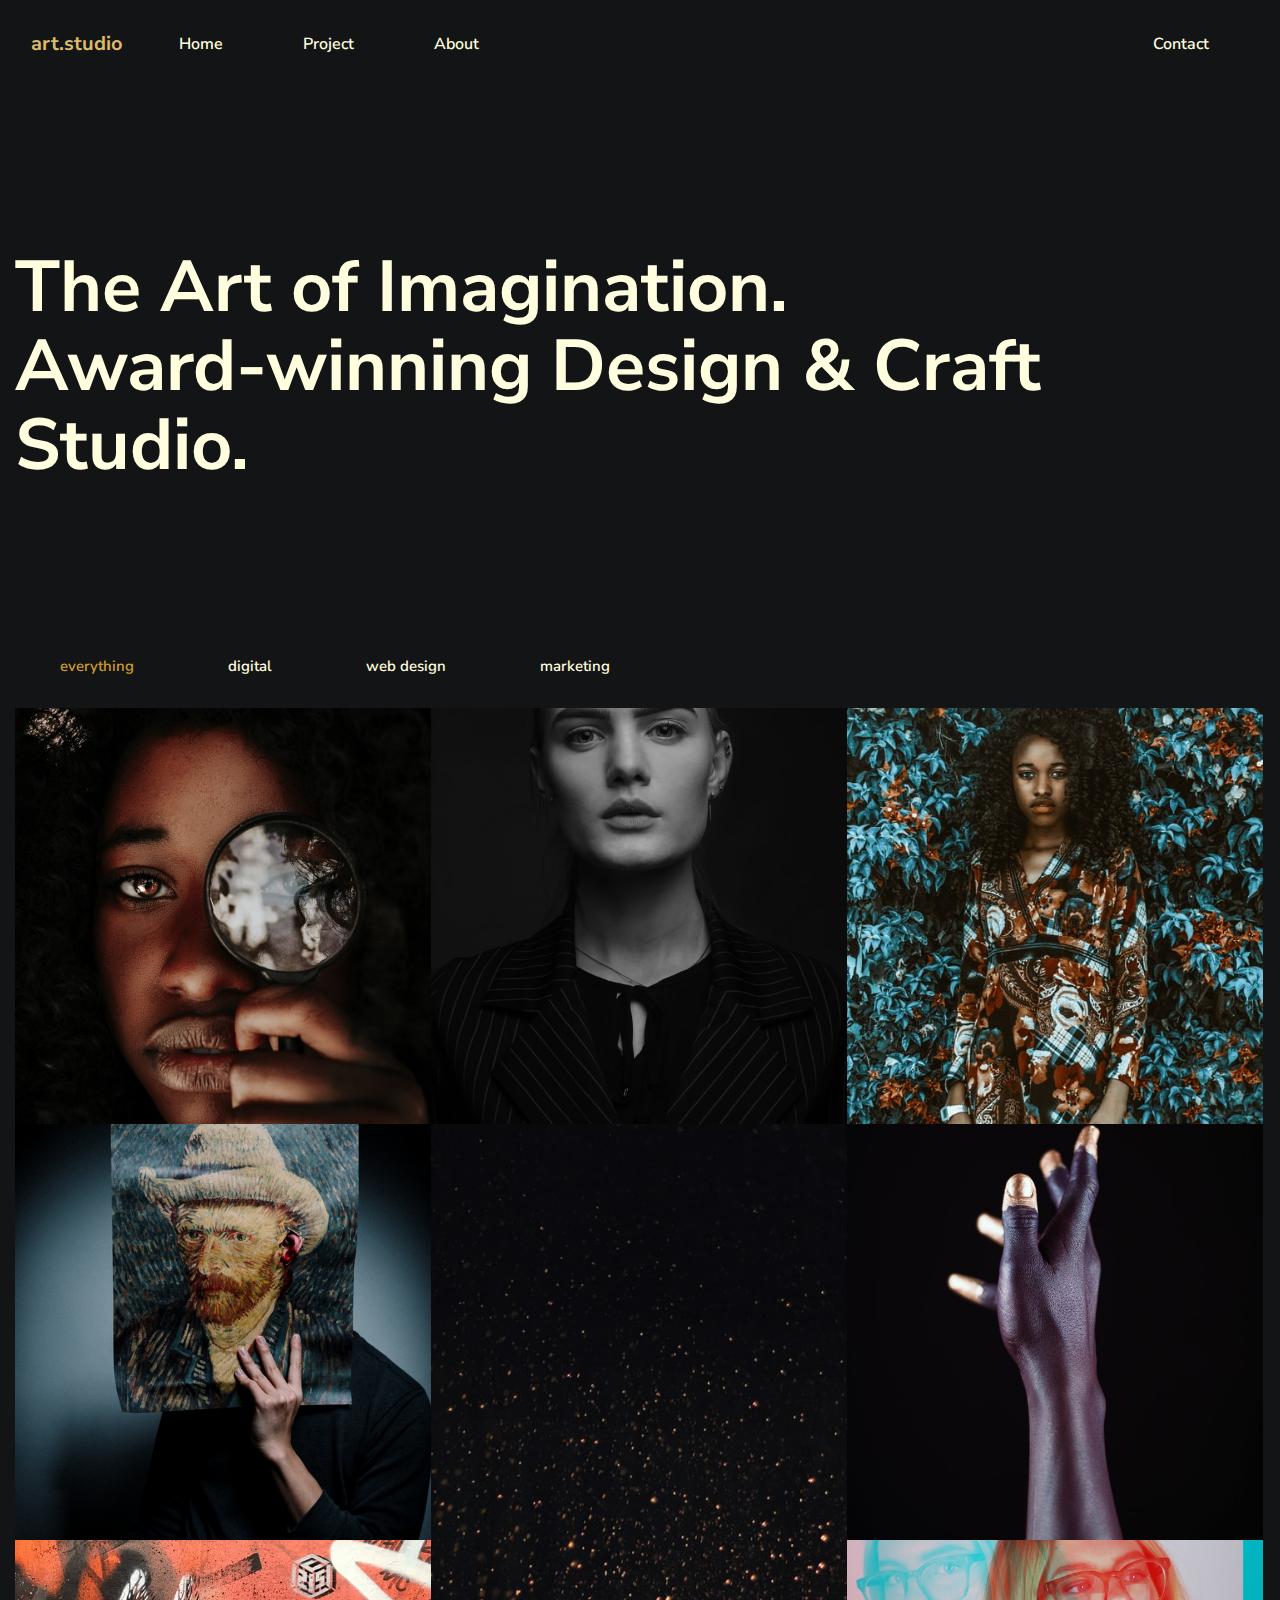
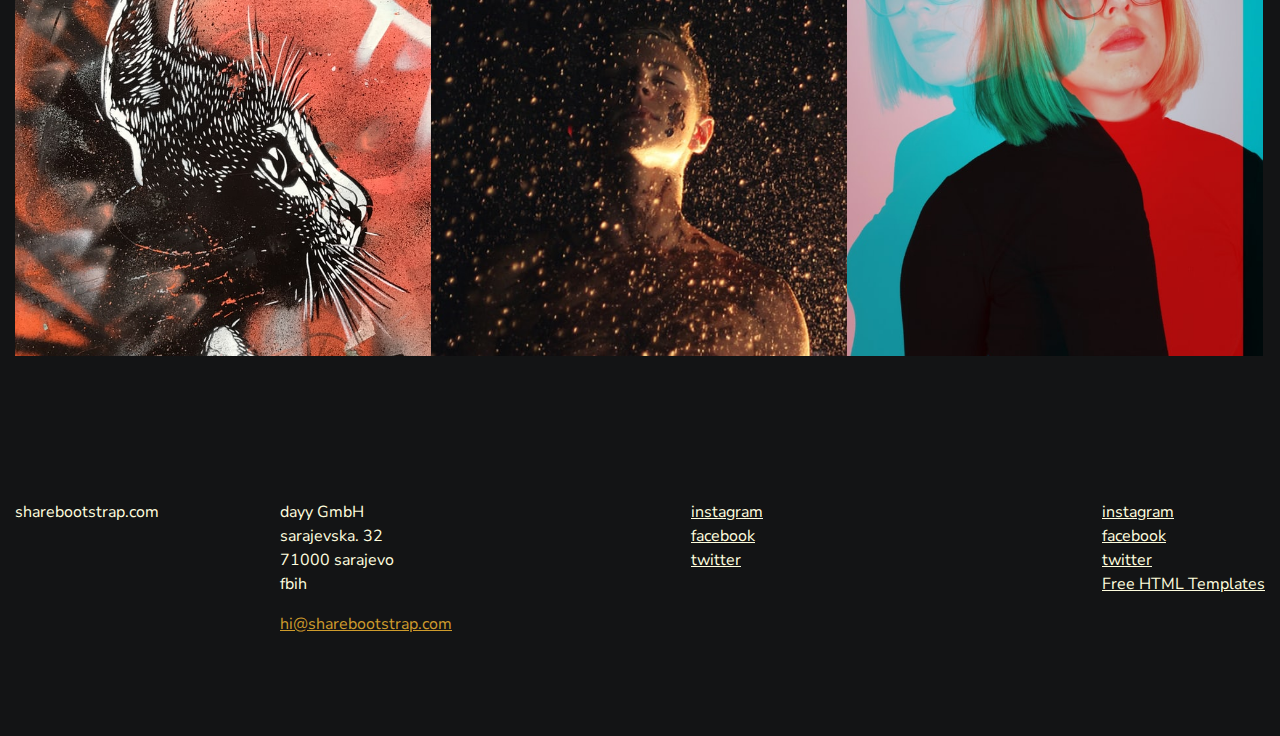
==== index.html @ 10f9b58f "initial" ====
<!DOCTYPE html>
<html lang="en">

<head>
    <meta charset="utf-8">
    <meta name="viewport" content="width=device-width, initial-scale=1, shrink-to-fit=no">
    <meta http-equiv="X-UA-Compatible" content="ie=edge">
    <meta name="description" content="Free minimal portfolio web site template,minmal portfolio,porfolio,bootstrap template,html template,photography " />
    <title>Home - Free Minimal portfolio template.Art Studio template.</title>
    <link href="https://fonts.googleapis.com/css?family=Nunito+Sans:300,400,600,700,800,900&display=swap" rel="stylesheet">
    <link rel="stylesheet" href="assets/css/main.min.css">
    <link rel="stylesheet" href="assets/css/rtl.css">
</head>

<body>
    <div class="nav-main">
        <div class="container">
            <nav class="navbar navbar-expand-lg navbar-light">
                <a class="navbar-brand font-weight-bold" href="index.html">art.studio</a>
                <button class="navbar-toggler" type="button" data-toggle="collapse" data-target="#navbarNav" aria-controls="navbarNav" aria-expanded="false" aria-label="Toggle navigation">
                    <span class="navbar-toggler-icon"></span>
                </button>
                <div class="collapse navbar-collapse" id="navbarNav">
                    <ul class="navbar-nav">
                        <li class="nav-item">
                            <a class="nav-link" href="index.html">Home</a>
                        </li>
                        <li class="nav-item">
                            <a class="nav-link" href="project.html">Project</a>
                        </li>

                        <li class="nav-item">
                            <a class="nav-link" href="about.html">About</a>
                        </li>
                    </ul>

                    <ul class="navbar-nav ml-auto">


                        <li class="nav-item">
                            <a class="nav-link" href="contact.html">Contact</a>
                        </li>
                    </ul>
                </div>
            </nav>
            <!--end:Nav -->
        </div>
    </div>
    <!--end:Navigation -->
    <main role="main">
        <section class="intro">
            <div class="container">
                <div class="row d-flex  align-items-start">
                    <div class="col-md-11">
                        <h1 class="display-3">The Art of Imagination.<br>Award-winning Design &amp; Craft Studio.</h1>
                    </div>
                </div>
            </div>
        </section>
        <!--end:Intro -->
        <section class="space-md">
            <!-- portfolio -->
            <div id="portfolio" class="container">
                <div id="portfolio-filters">
                    <ul id="filters" class="p-0">
                        <li><a href="*" class="active">everything</a></li>
                        <li><a href=".digital">Digital</a></li>
                        <li><a href=".branding">Web Design</a></li>
                        <li><a href=".campaigns">Marketing</a></li>
                    </ul>
                </div>
                <div class="grid" data-cols="3" data-margin="0" data-height="1" data-masonry='{ "columnWidth": 200, "itemSelector": ".entry" }'>
                    <!-- entry -->
                    <div class="entry work-entry branding">
                        <a href="project.html">
                            <div class="entry-image imageBG" data-img="./assets/img/photo-1558212628-ad7f5fb28c5e.jpg"></div>
                            <div class="work-entry-hover">
                                <div class="work-entry-content">
                                    <div class="work-entry-title">Liber Finance</div>
                                    <div class="work-entry-cat">Web</div>
                                </div>
                            </div>
                        </a>
                    </div>
                    <!-- end:entry -->
                    <div class="entry work-entry digital">
                        <a href="project.html">
                            <div class="entry-image imageBG" data-img="./assets/img/photo-1558180702-95f1c3ae2ca3.jpg"></div>
                            <div class="work-entry-hover">
                                <div class="work-entry-content">
                                    <div class="work-entry-title">Aramark</div>
                                    <div class="work-entry-cat">Marketing</div>
                                </div>
                            </div>
                        </a>
                    </div>
                    <!-- end:entry -->
                    <div class="entry work-entry campaigns">
                        <a href="project.html">
                            <div class="entry-image imageBG" data-img="./assets/img/photo-1558118720-fa5cdebe6b3a.jpg"></div>
                            <div class="work-entry-hover">
                                <div class="work-entry-content">
                                    <div class="work-entry-title">Portfolio page</div>
                                    <div class="work-entry-cat">web design</div>
                                </div>
                            </div>
                        </a>
                    </div>
                    <!-- end:entry -->
                    <div class="entry work-entry branding">
                        <a href="project.html">
                            <div class="entry-image imageBG" data-img="./assets/img/photo-1558100984-01e6cd6fc9aa.jpg"></div>
                            <div class="work-entry-hover">
                                <div class="work-entry-content">
                                    <div class="work-entry-title">Sunday Breakfast</div>
                                    <div class="work-entry-cat">Branding</div>
                                </div>
                            </div>
                        </a>
                    </div>
                    <!-- end:entry -->
                    <div class="entry work-entry campaigns h2">
                        <a href="project.html">
                            <div class="entry-image imageBG" data-img="./assets/img/photo-1494475673543-6a6a27143fc8.jpg"></div>
                            <div class="work-entry-hover">
                                <div class="work-entry-content">
                                    <div class="work-entry-title">Sunday Breakfast</div>
                                    <div class="work-entry-cat">All</div>
                                </div>
                            </div>
                        </a>
                    </div>
                    <!-- end:entry -->
                    <div class="entry work-entry branding digital">
                        <a href="project.html">
                            <div class="entry-image imageBG" data-img="./assets/img/photo-1557941760-987c3f403d5a.jpg"></div>
                            <div class="work-entry-hover">
                                <div class="work-entry-content">
                                    <div class="work-entry-title">Pine Street</div>
                                    <div class="work-entry-cat">Web + Digital</div>
                                </div>
                            </div>
                        </a>
                    </div>
                    <!-- end:entry -->
                    <div class="entry work-entry digital">
                        <a href="project.html">
                            <div class="entry-image imageBG" data-img="./assets/img/photo-1534073828943-f801091bb18c.jpg"></div>
                            <div class="work-entry-hover">
                                <div class="work-entry-content">
                                    <div class="work-entry-title">Mobipaid</div>
                                    <div class="work-entry-cat">Branding</div>
                                </div>
                            </div>
                        </a>
                    </div>
                    <!-- end:entry -->
                    <div class="entry work-entry brading">
                        <a href="project.html">
                            <div class="entry-image imageBG" data-img="./assets/img/photo-1484755560615-a4c64e778a6c.jpg"></div>
                            <div class="work-entry-hover">
                                <div class="work-entry-content">
                                    <div class="work-entry-title">Solo Solution</div>
                                    <div class="work-entry-cat">Logo</div>
                                </div>
                            </div>
                        </a>
                    </div>
                    <!-- end:entry -->


                </div>
            </div>
            <!-- /end:portfolio -->
        </section>
    </main>
    <footer class="position-relative">
        <div class="container">
            <div class="row">

                <div class="col-lg-auto mt-4">
                    <p class="mb-4">sharebootstrap.com</p>
                </div>
                <div class="col-lg-3 mt-4 ml-auto">
                    <p>dayy GmbH
                        <br> sarajevska. 32
                        <br> 71000 sarajevo
                        <br> fbih
                    </p>
                        <a href="mailto:hi@yourdomain.com"><span style="text-decoration: underline;">hi@sharebootstrap.com</span></a>
                </div>
                <div class="col-lg-3 mt-4 ml-auto">
                    <ul class="list-unstyled footer-link">
                        <li><a href="#">instagram</a></li>
                        <li><a href="#">facebook</a></li>
                        <li><a href="#">twitter</a></li>
                    </ul>
                </div>
                <div class="col-lg-auto ml-lg-auto mt-4">
                    <ul class="list-unstyled footer-link">
                        <li><a href="#">instagram</a></li>
                        <li><a href="#">facebook</a></li>
                        <li><a href="#">twitter</a></li>
                        <!-- Please note.You are not allowed to remove credit link.Please respect that.-->
                        <li><a class="" href="https://htmltemplates.co" target="_blank">Free HTML Templates</a></li>
                    </ul>
                </div>
            </div>
            <!--/.row-->
        </div>
        <!--/.container-->
    </footer>
    <script src="assets/js/main.min.js"></script>
</body>

</html>
---- assets/css/rtl.css ----
/* line 5, src/assets/scss/rtl.scss */
.jumbotron {
  direction: ltr;
  text-align: left;
  margin: 0 2em 0 1em;
  padding-right: 1em;
  margin: 0 !important;
}

/*# sourceMappingURL=../../../scss */
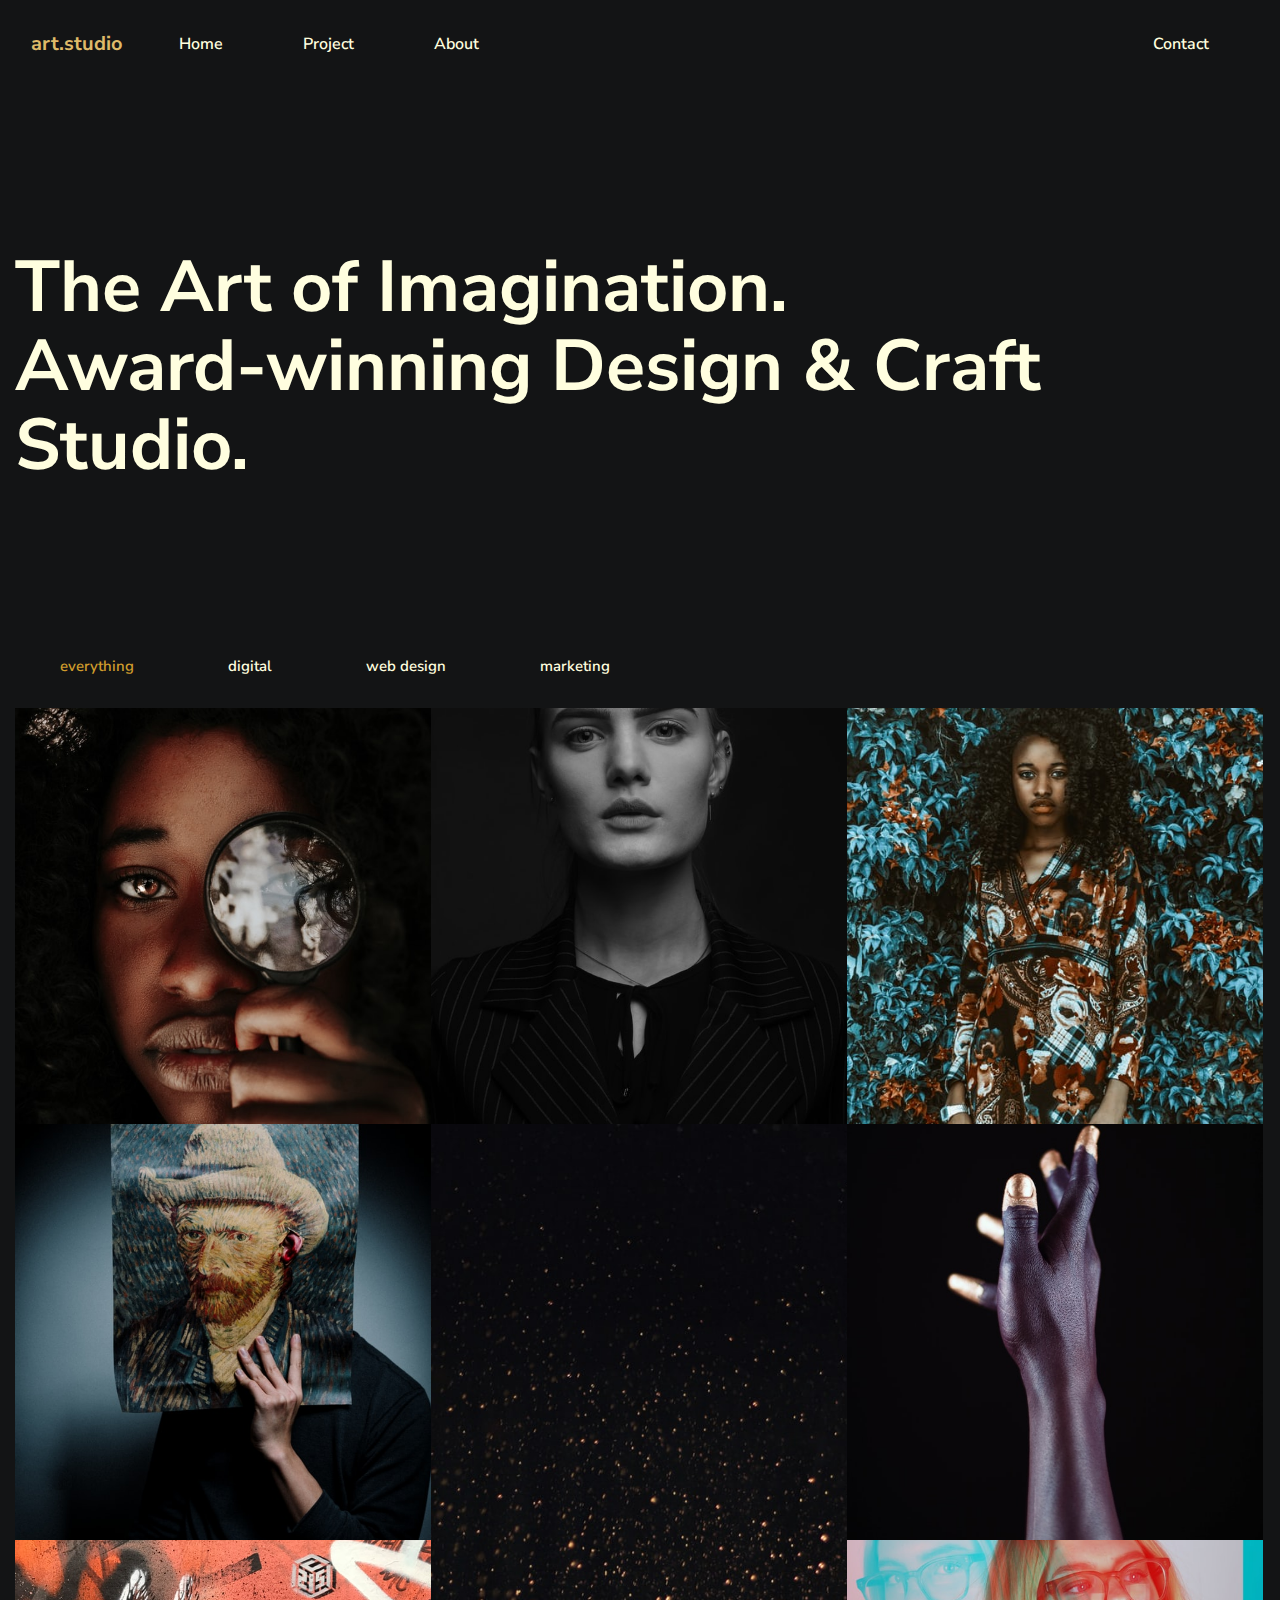
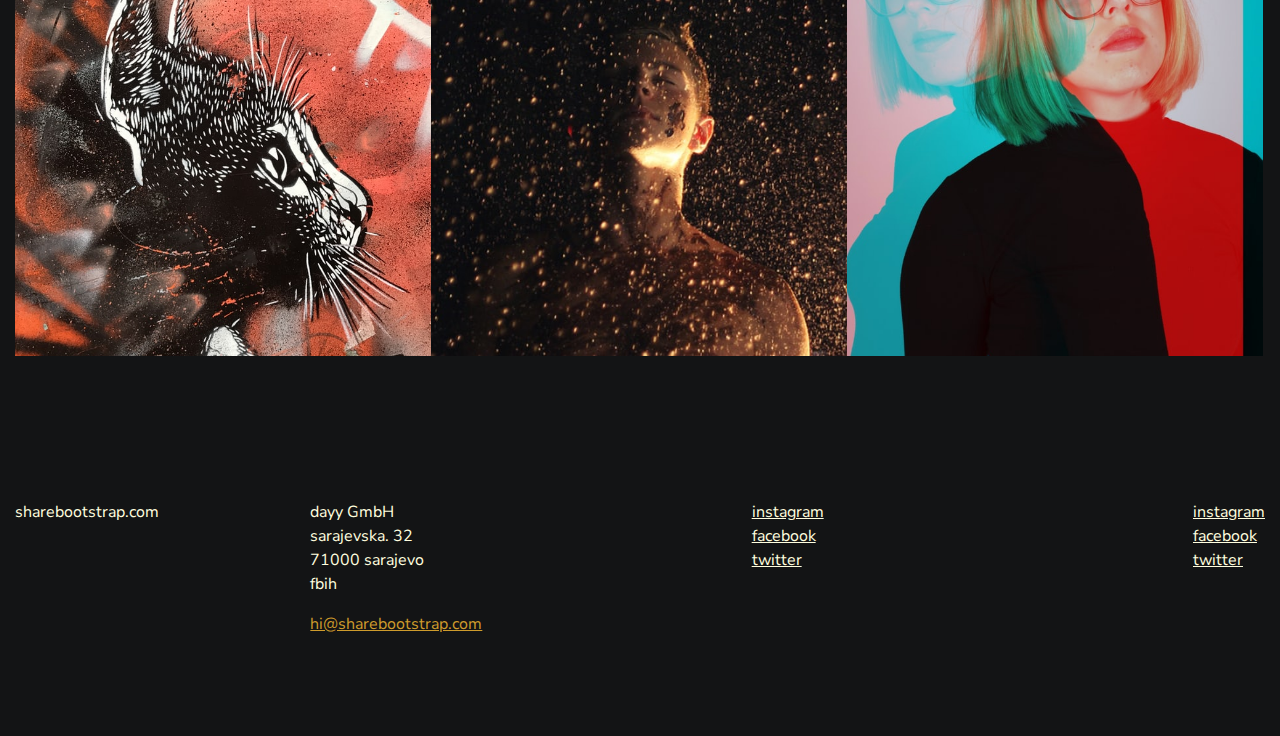
==== commit b5006b79: "Add files via upload" ====
--- a/index.html
+++ b/index.html
@@ -1,16 +1,7 @@
 <!DOCTYPE html>
 <html lang="en">
 
-<head>
-    <meta charset="utf-8">
-    <meta name="viewport" content="width=device-width, initial-scale=1, shrink-to-fit=no">
-    <meta http-equiv="X-UA-Compatible" content="ie=edge">
-    <meta name="description" content="Free minimal portfolio web site template,minmal portfolio,porfolio,bootstrap template,html template,photography " />
-    <title>Home - Free Minimal portfolio template.Art Studio template.</title>
-    <link href="https://fonts.googleapis.com/css?family=Nunito+Sans:300,400,600,700,800,900&display=swap" rel="stylesheet">
-    <link rel="stylesheet" href="assets/css/main.min.css">
-    <link rel="stylesheet" href="assets/css/rtl.css">
-</head>
+<head></head>
 
 <body>
     <div class="nav-main">
@@ -174,43 +165,9 @@
             <!-- /end:portfolio -->
         </section>
     </main>
-    <footer class="position-relative">
-        <div class="container">
-            <div class="row">
-
-                <div class="col-lg-auto mt-4">
-                    <p class="mb-4">sharebootstrap.com</p>
-                </div>
-                <div class="col-lg-3 mt-4 ml-auto">
-                    <p>dayy GmbH
-                        <br> sarajevska. 32
-                        <br> 71000 sarajevo
-                        <br> fbih
-                    </p>
-                        <a href="mailto:hi@yourdomain.com"><span style="text-decoration: underline;">hi@sharebootstrap.com</span></a>
-                </div>
-                <div class="col-lg-3 mt-4 ml-auto">
-                    <ul class="list-unstyled footer-link">
-                        <li><a href="#">instagram</a></li>
-                        <li><a href="#">facebook</a></li>
-                        <li><a href="#">twitter</a></li>
-                    </ul>
-                </div>
-                <div class="col-lg-auto ml-lg-auto mt-4">
-                    <ul class="list-unstyled footer-link">
-                        <li><a href="#">instagram</a></li>
-                        <li><a href="#">facebook</a></li>
-                        <li><a href="#">twitter</a></li>
-                        <!-- Please note.You are not allowed to remove credit link.Please respect that.-->
-                        <li><a class="" href="https://htmltemplates.co" target="_blank">Free HTML Templates</a></li>
-                    </ul>
-                </div>
-            </div>
-            <!--/.row-->
-        </div>
-        <!--/.container-->
-    </footer>
-    <script src="assets/js/main.min.js"></script>
+    <footer class="position-relative"></footer>
+    <script src="assets/js/main.js"></script>
+    <script src="assets/js/main.other.js"></script>
 </body>
 
 </html>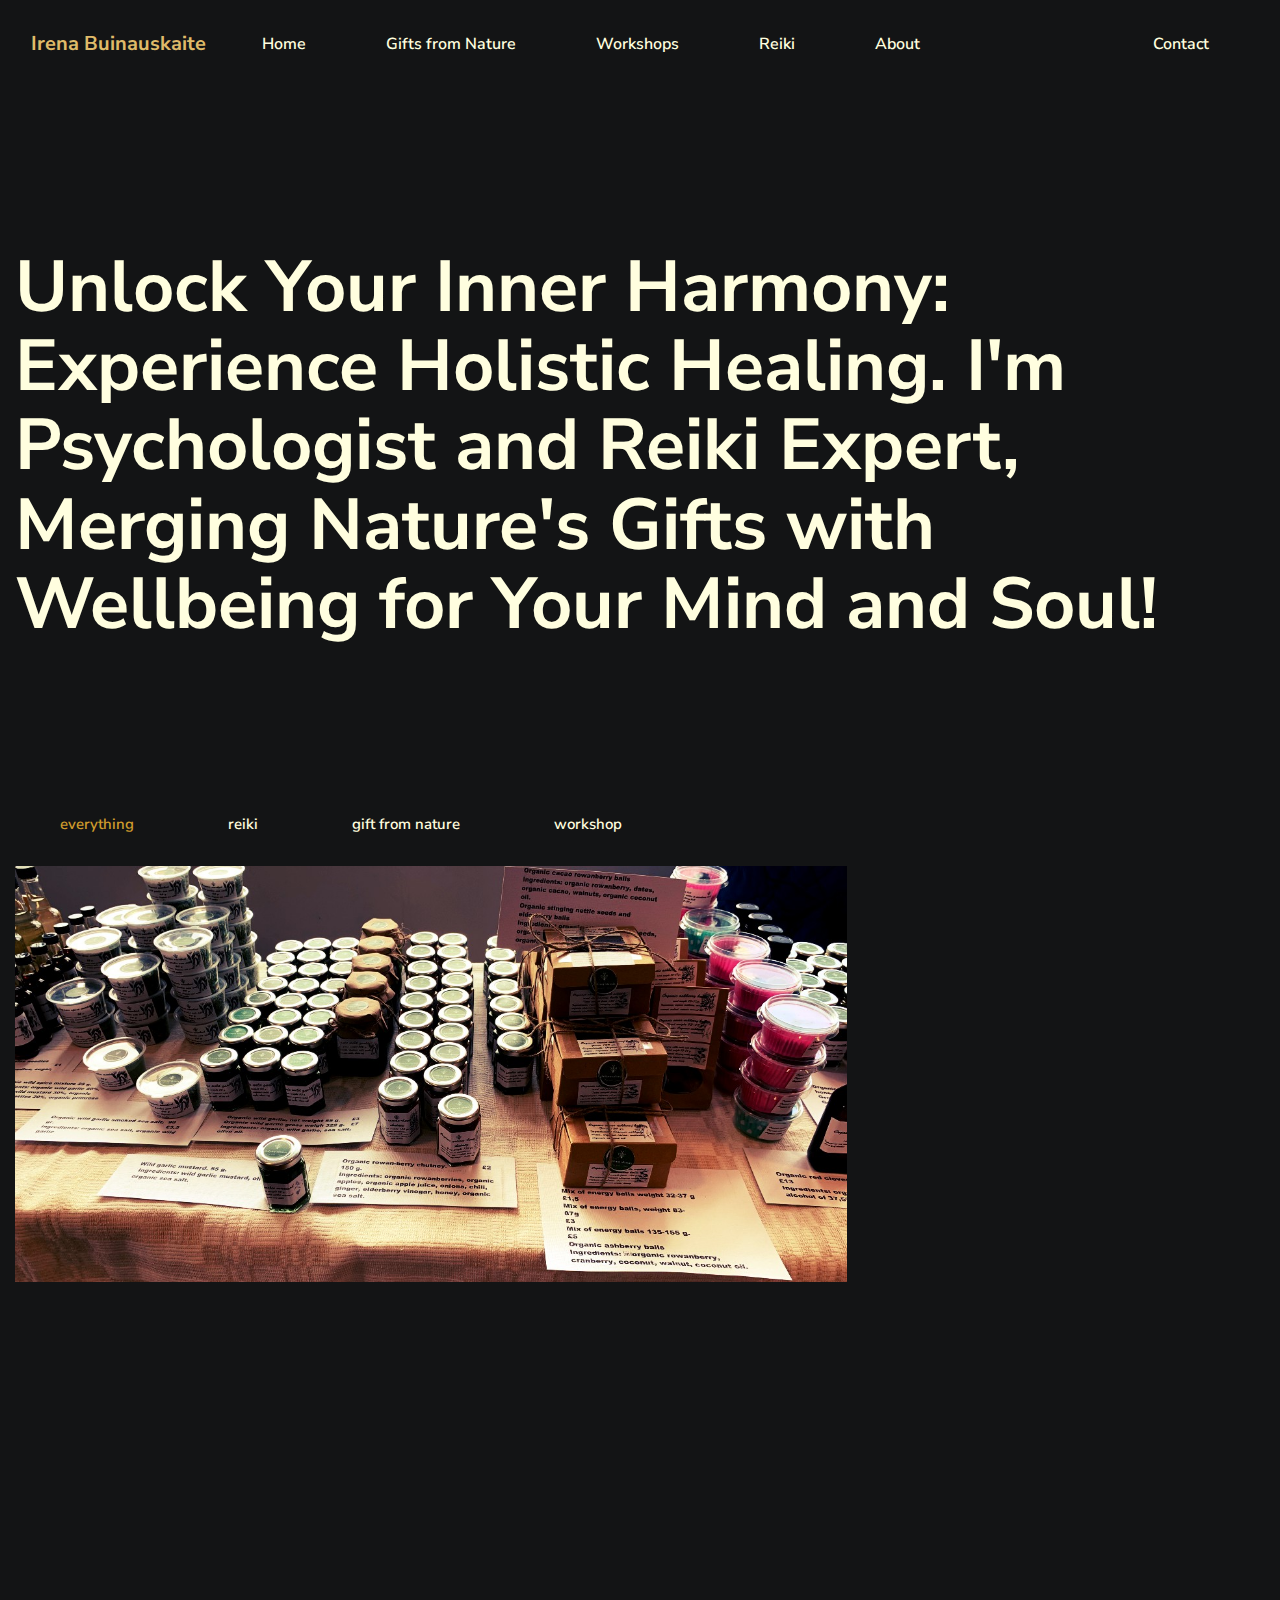
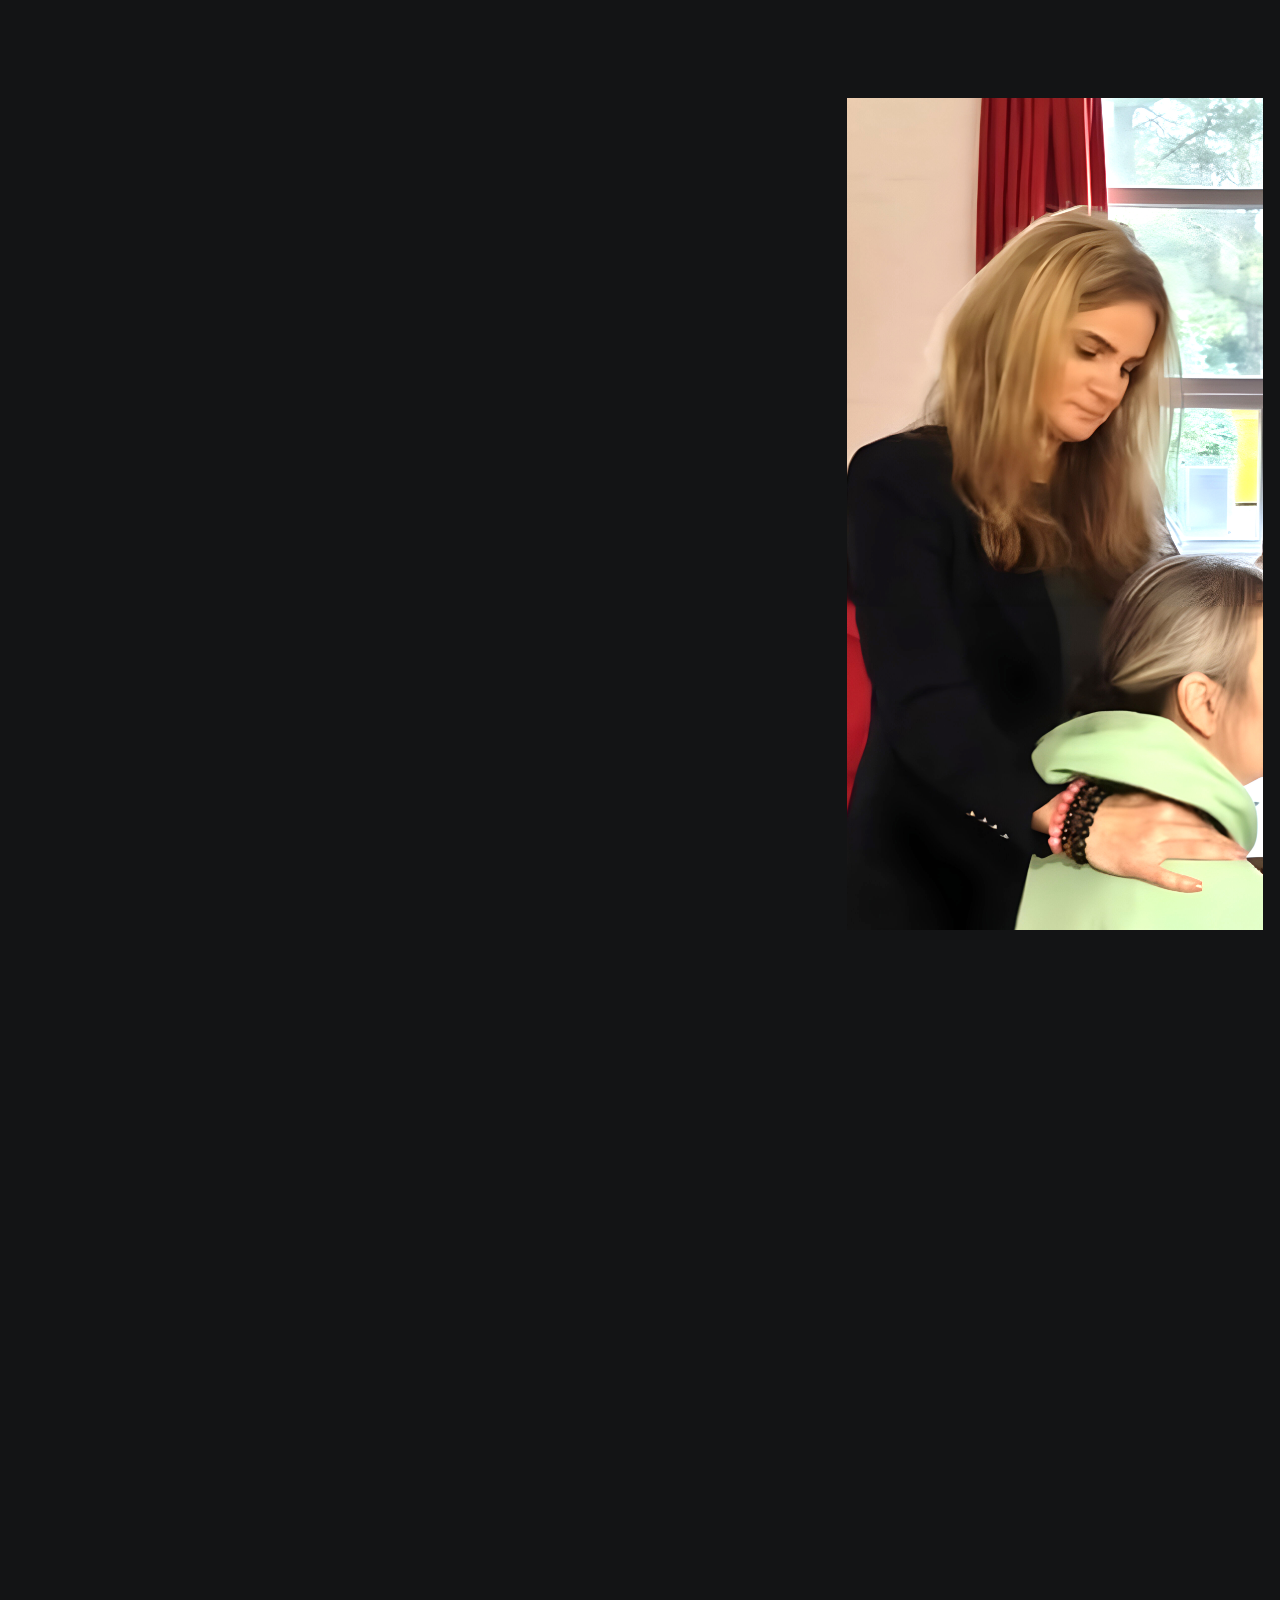
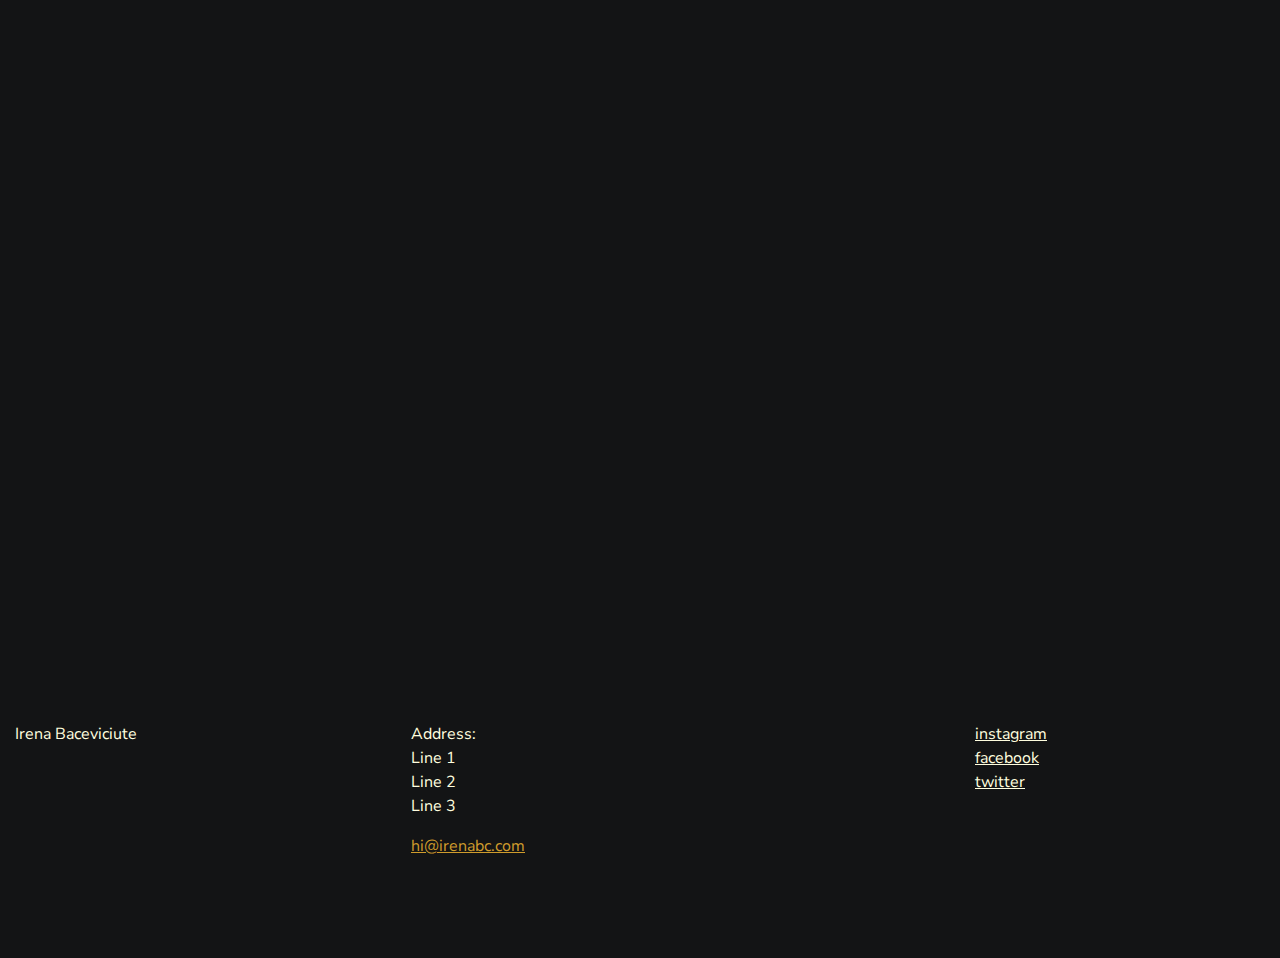
==== commit b3528a3e: "wip: about and home pages" ====
--- a/index.html
+++ b/index.html
@@ -4,165 +4,215 @@
 <head></head>
 
 <body>
-    <div class="nav-main">
-        <div class="container">
-            <nav class="navbar navbar-expand-lg navbar-light">
-                <a class="navbar-brand font-weight-bold" href="index.html">art.studio</a>
-                <button class="navbar-toggler" type="button" data-toggle="collapse" data-target="#navbarNav" aria-controls="navbarNav" aria-expanded="false" aria-label="Toggle navigation">
-                    <span class="navbar-toggler-icon"></span>
-                </button>
-                <div class="collapse navbar-collapse" id="navbarNav">
-                    <ul class="navbar-nav">
-                        <li class="nav-item">
-                            <a class="nav-link" href="index.html">Home</a>
-                        </li>
-                        <li class="nav-item">
-                            <a class="nav-link" href="project.html">Project</a>
-                        </li>
-
-                        <li class="nav-item">
-                            <a class="nav-link" href="about.html">About</a>
-                        </li>
-                    </ul>
-
-                    <ul class="navbar-nav ml-auto">
-
-
-                        <li class="nav-item">
-                            <a class="nav-link" href="contact.html">Contact</a>
-                        </li>
-                    </ul>
-                </div>
-            </nav>
-            <!--end:Nav -->
-        </div>
-    </div>
-    <!--end:Navigation -->
     <main role="main">
         <section class="intro">
             <div class="container">
                 <div class="row d-flex  align-items-start">
                     <div class="col-md-11">
-                        <h1 class="display-3">The Art of Imagination.<br>Award-winning Design &amp; Craft Studio.</h1>
+                        <!-- <h1 class="display-3">The Art of Imagination.<br>Award-winning Design &amp; Craft Studio.</h1>
+                        <h1 class="display-3">Unlock Your Inner Harmony: Discover Nature-Inspired Products Crafted by a Psychologist and Wellbeing Expert for a Balanced Life.</h1> -->
+                        
+                    
+                        <h1 class="display-3">Unlock Your Inner Harmony: <br> Experience Holistic Healing. I'm Psychologist and Reiki Expert, Merging Nature's Gifts with Wellbeing for Your Mind and Soul!</h1>
+                        <h1 class="display-3"></h1>
+                        <h1 class="display-3"></h1>
                     </div>
                 </div>
             </div>
         </section>
-        <!--end:Intro -->
+        
+        <!-- <section id="background"><div class="parallax"></div></section> -->
         <section class="space-md">
             <!-- portfolio -->
             <div id="portfolio" class="container">
                 <div id="portfolio-filters">
                     <ul id="filters" class="p-0">
-                        <li><a href="*" class="active">everything</a></li>
-                        <li><a href=".digital">Digital</a></li>
-                        <li><a href=".branding">Web Design</a></li>
-                        <li><a href=".campaigns">Marketing</a></li>
+                        <li><a href="*" class="active">Everything</a></li>
+                        <li><a href=".reiki">Reiki</a></li>
+                        <li><a href=".gift">Gift from Nature</a></li>
+                        <li><a href=".workshop">Workshop</a></li>
                     </ul>
                 </div>
-                <div class="grid" data-cols="3" data-margin="0" data-height="1" data-masonry='{ "columnWidth": 200, "itemSelector": ".entry" }'>
-                    <!-- entry -->
-                    <div class="entry work-entry branding">
-                        <a href="project.html">
-                            <div class="entry-image imageBG" data-img="./assets/img/photo-1558212628-ad7f5fb28c5e.jpg"></div>
-                            <div class="work-entry-hover">
-                                <div class="work-entry-content">
-                                    <div class="work-entry-title">Liber Finance</div>
-                                    <div class="work-entry-cat">Web</div>
-                                </div>
-                            </div>
-                        </a>
-                    </div>
-                    <!-- end:entry -->
-                    <div class="entry work-entry digital">
-                        <a href="project.html">
-                            <div class="entry-image imageBG" data-img="./assets/img/photo-1558180702-95f1c3ae2ca3.jpg"></div>
-                            <div class="work-entry-hover">
-                                <div class="work-entry-content">
-                                    <div class="work-entry-title">Aramark</div>
-                                    <div class="work-entry-cat">Marketing</div>
-                                </div>
-                            </div>
-                        </a>
-                    </div>
-                    <!-- end:entry -->
-                    <div class="entry work-entry campaigns">
-                        <a href="project.html">
-                            <div class="entry-image imageBG" data-img="./assets/img/photo-1558118720-fa5cdebe6b3a.jpg"></div>
-                            <div class="work-entry-hover">
-                                <div class="work-entry-content">
-                                    <div class="work-entry-title">Portfolio page</div>
-                                    <div class="work-entry-cat">web design</div>
-                                </div>
-                            </div>
-                        </a>
-                    </div>
-                    <!-- end:entry -->
-                    <div class="entry work-entry branding">
-                        <a href="project.html">
-                            <div class="entry-image imageBG" data-img="./assets/img/photo-1558100984-01e6cd6fc9aa.jpg"></div>
-                            <div class="work-entry-hover">
-                                <div class="work-entry-content">
-                                    <div class="work-entry-title">Sunday Breakfast</div>
-                                    <div class="work-entry-cat">Branding</div>
-                                </div>
-                            </div>
-                        </a>
-                    </div>
-                    <!-- end:entry -->
-                    <div class="entry work-entry campaigns h2">
-                        <a href="project.html">
-                            <div class="entry-image imageBG" data-img="./assets/img/photo-1494475673543-6a6a27143fc8.jpg"></div>
-                            <div class="work-entry-hover">
-                                <div class="work-entry-content">
-                                    <div class="work-entry-title">Sunday Breakfast</div>
-                                    <div class="work-entry-cat">All</div>
-                                </div>
-                            </div>
-                        </a>
-                    </div>
-                    <!-- end:entry -->
-                    <div class="entry work-entry branding digital">
-                        <a href="project.html">
-                            <div class="entry-image imageBG" data-img="./assets/img/photo-1557941760-987c3f403d5a.jpg"></div>
-                            <div class="work-entry-hover">
-                                <div class="work-entry-content">
-                                    <div class="work-entry-title">Pine Street</div>
-                                    <div class="work-entry-cat">Web + Digital</div>
-                                </div>
-                            </div>
-                        </a>
-                    </div>
-                    <!-- end:entry -->
-                    <div class="entry work-entry digital">
-                        <a href="project.html">
-                            <div class="entry-image imageBG" data-img="./assets/img/photo-1534073828943-f801091bb18c.jpg"></div>
-                            <div class="work-entry-hover">
-                                <div class="work-entry-content">
-                                    <div class="work-entry-title">Mobipaid</div>
-                                    <div class="work-entry-cat">Branding</div>
-                                </div>
-                            </div>
-                        </a>
-                    </div>
-                    <!-- end:entry -->
-                    <div class="entry work-entry brading">
-                        <a href="project.html">
-                            <div class="entry-image imageBG" data-img="./assets/img/photo-1484755560615-a4c64e778a6c.jpg"></div>
-                            <div class="work-entry-hover">
-                                <div class="work-entry-content">
-                                    <div class="work-entry-title">Solo Solution</div>
-                                    <div class="work-entry-cat">Logo</div>
-                                </div>
-                            </div>
-                        </a>
-                    </div>
-                    <!-- end:entry -->
-
+                <div class="grid" data-cols="3" data-margin="0" data-height="1" data-masonry='{ "columnWidth": 200, "itemSelector": ".entry" }'>                    
+                    <div class="entry work-entry gift w2">
+                        <a href="gift.html">
+                            <div class="entry-image imageBG" data-img="./assets/img/food/1.jpg"></div>
+                            <div class="work-entry-hover">
+                                <div class="work-entry-content">
+                                    <div class="work-entry-title">Example text</div>
+                                    <div class="work-entry-cat">Gift from Nature</div>
+                                </div>
+                            </div>
+                        </a>
+                    </div>
+                    <div class="entry work-entry workshop">
+                        <a href="workshop.html">
+                            <div class="entry-image imageBG" data-img="./assets/img/workshop/1.jpg"></div>
+                            <div class="work-entry-hover">
+                                <div class="work-entry-content">
+                                    <div class="work-entry-title"></div>
+                                    <div class="work-entry-cat">Workshop</div>
+                                </div>
+                            </div>
+                        </a>
+                    </div>
+                    <div class="entry work-entry gift">
+                        <a href="gift.html">
+                            <div class="entry-image imageBG" data-img="./assets/img/food/2.jpg"></div>
+                            <div class="work-entry-hover">
+                                <div class="work-entry-content">
+                                    <div class="work-entry-title"></div>
+                                    <div class="work-entry-cat">Gift from Nature</div>
+                                </div>
+                            </div>
+                        </a>
+                    </div>
+                    <div class="entry work-entry workshop">
+                        <a href="workshop.html">
+                            <div class="entry-image imageBG" data-img="./assets/img/workshop/2.jpg"></div>
+                            <div class="work-entry-hover">
+                                <div class="work-entry-content">
+                                    <div class="work-entry-title"></div>
+                                    <div class="work-entry-cat">Workshop</div>
+                                </div>
+                            </div>
+                        </a>
+                    </div>
+                    <div class="entry work-entry gift">
+                        <a href="gift.html">
+                            <div class="entry-image imageBG" data-img="./assets/img/food/3.jpg"></div>
+                            <div class="work-entry-hover">
+                                <div class="work-entry-content">
+                                    <div class="work-entry-title"></div>
+                                    <div class="work-entry-cat">Gift from Nature</div>
+                                </div>
+                            </div>
+                        </a>
+                    </div>
+                    <div class="entry work-entry workshop">
+                        <a href="workshop.html">
+                            <div class="entry-image imageBG" data-img="./assets/img/workshop/3.jpg"></div>
+                            <div class="work-entry-hover">
+                                <div class="work-entry-content">
+                                    <div class="work-entry-title"></div>
+                                    <div class="work-entry-cat">Workshop</div>
+                                </div>
+                            </div>
+                        </a>
+                    </div>
+                    <div class="entry work-entry gift">
+                        <a href="gift.html">
+                            <div class="entry-image imageBG" data-img="./assets/img/food/4.jpg"></div>
+                            <div class="work-entry-hover">
+                                <div class="work-entry-content">
+                                    <div class="work-entry-title"></div>
+                                    <div class="work-entry-cat">Gift from Nature</div>
+                                </div>
+                            </div>
+                        </a>
+                    </div>
+                    <div class="entry work-entry reiki h2">
+                        <a href="reiki.html">
+                            <div class="entry-image imageBG" data-img="./assets/img/reiki/1.jpg"></div>
+                            <div class="work-entry-hover">
+                                <div class="work-entry-content">
+                                    <div class="work-entry-title"></div>
+                                    <div class="work-entry-cat">Reiki</div>
+                                </div>
+                            </div>
+                        </a>
+                    </div>
+                    <div class="entry work-entry workshop">
+                        <a href="workshop.html">
+                            <div class="entry-image imageBG" data-img="./assets/img/workshop/4.jpg"></div>
+                            <div class="work-entry-hover">
+                                <div class="work-entry-content">
+                                    <div class="work-entry-title"></div>
+                                    <div class="work-entry-cat">Workshop</div>
+                                </div>
+                            </div>
+                        </a>
+                    </div>
+                    <div class="entry work-entry gift">
+                        <a href="gift.html">
+                            <div class="entry-image imageBG" data-img="./assets/img/food/5.jpg"></div>
+                            <div class="work-entry-hover">
+                                <div class="work-entry-content">
+                                    <div class="work-entry-title"></div>
+                                    <div class="work-entry-cat">Gift from Nature</div>
+                                </div>
+                            </div>
+                        </a>
+                    </div>
+                    <div class="entry work-entry workshop">
+                        <a href="workshop.html">
+                            <div class="entry-image imageBG" data-img="./assets/img/workshop/5.jpg"></div>
+                            <div class="work-entry-hover">
+                                <div class="work-entry-content">
+                                    <div class="work-entry-title"></div>
+                                    <div class="work-entry-cat">Workshop</div>
+                                </div>
+                            </div>
+                        </a>
+                    </div>
+                    <div class="entry work-entry gift w2">
+                        <a href="gift.html">
+                            <div class="entry-image imageBG" data-img="./assets/img/food/6.jpg"></div>
+                            <div class="work-entry-hover">
+                                <div class="work-entry-content">
+                                    <div class="work-entry-title"></div>
+                                    <div class="work-entry-cat">Gift from Nature</div>
+                                </div>
+                            </div>
+                        </a>
+                    </div>
+                    <div class="entry work-entry workshop h2">
+                        <a href="workshop.html">
+                            <div class="entry-image imageBG" data-img="./assets/img/workshop/6.jpg"></div>
+                            <div class="work-entry-hover">
+                                <div class="work-entry-content">
+                                    <div class="work-entry-title"></div>
+                                    <div class="work-entry-cat">Workshop</div>
+                                </div>
+                            </div>
+                        </a>
+                    </div>
+                    <div class="entry work-entry gift">
+                        <a href="gift.html">
+                            <div class="entry-image imageBG" data-img="./assets/img/food/7.jpg"></div>
+                            <div class="work-entry-hover">
+                                <div class="work-entry-content">
+                                    <div class="work-entry-title"></div>
+                                    <div class="work-entry-cat">Gift from Nature</div>
+                                </div>
+                            </div>
+                        </a>
+                    </div>
+                    <div class="entry work-entry gift">
+                        <a href="gift.html">
+                            <div class="entry-image imageBG" data-img="./assets/img/food/8.jpg"></div>
+                            <div class="work-entry-hover">
+                                <div class="work-entry-content">
+                                    <div class="work-entry-title"></div>
+                                    <div class="work-entry-cat">Gift from Nature</div>
+                                </div>
+                            </div>
+                        </a>
+                    </div>
+                    <div class="entry work-entry gift">
+                        <a href="gift.html">
+                            <div class="entry-image imageBG" data-img="./assets/img/food/9.jpg"></div>
+                            <div class="work-entry-hover">
+                                <div class="work-entry-content">
+                                    <div class="work-entry-title"></div>
+                                    <div class="work-entry-cat">Gift from Nature</div>
+                                </div>
+                            </div>
+                        </a>
+                    </div>
 
                 </div>
             </div>
-            <!-- /end:portfolio -->
         </section>
     </main>
     <footer class="position-relative"></footer>
@@ -170,4 +220,4 @@
     <script src="assets/js/main.other.js"></script>
 </body>
 
-</html>+</html>
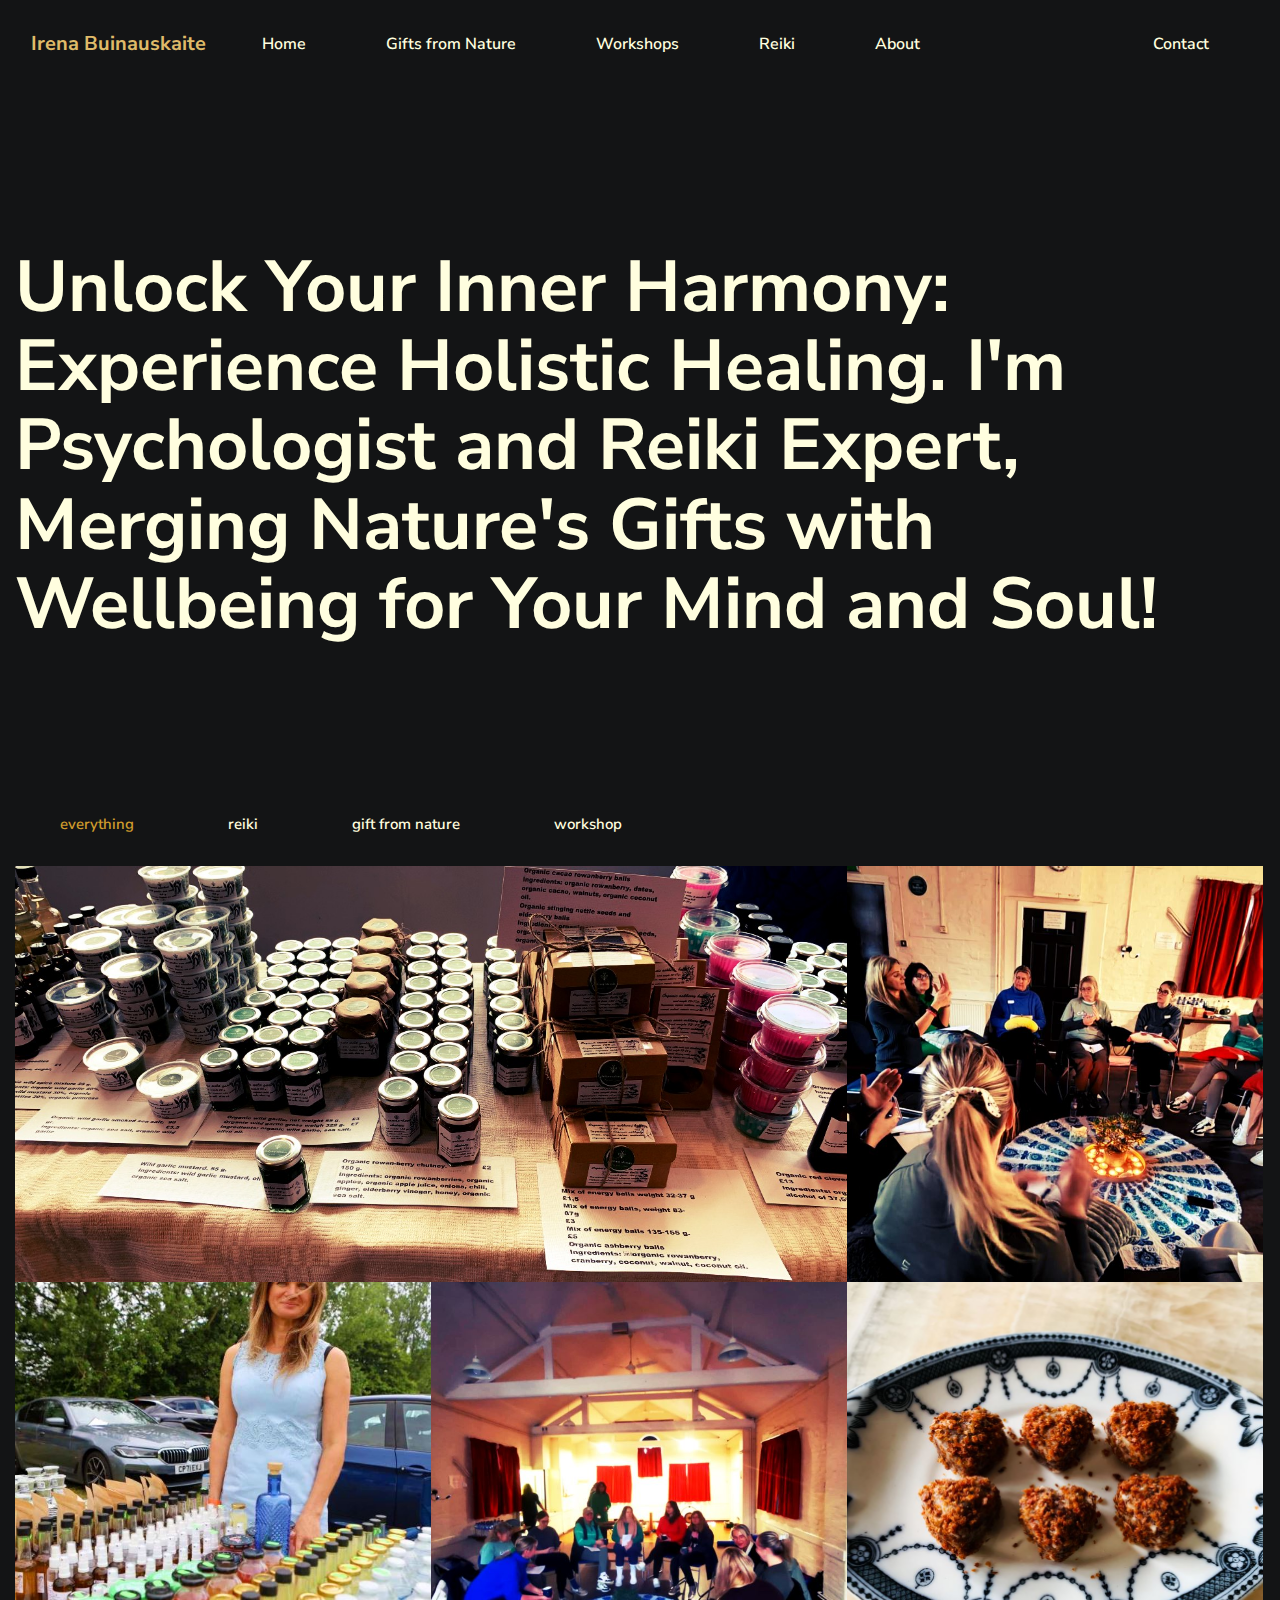
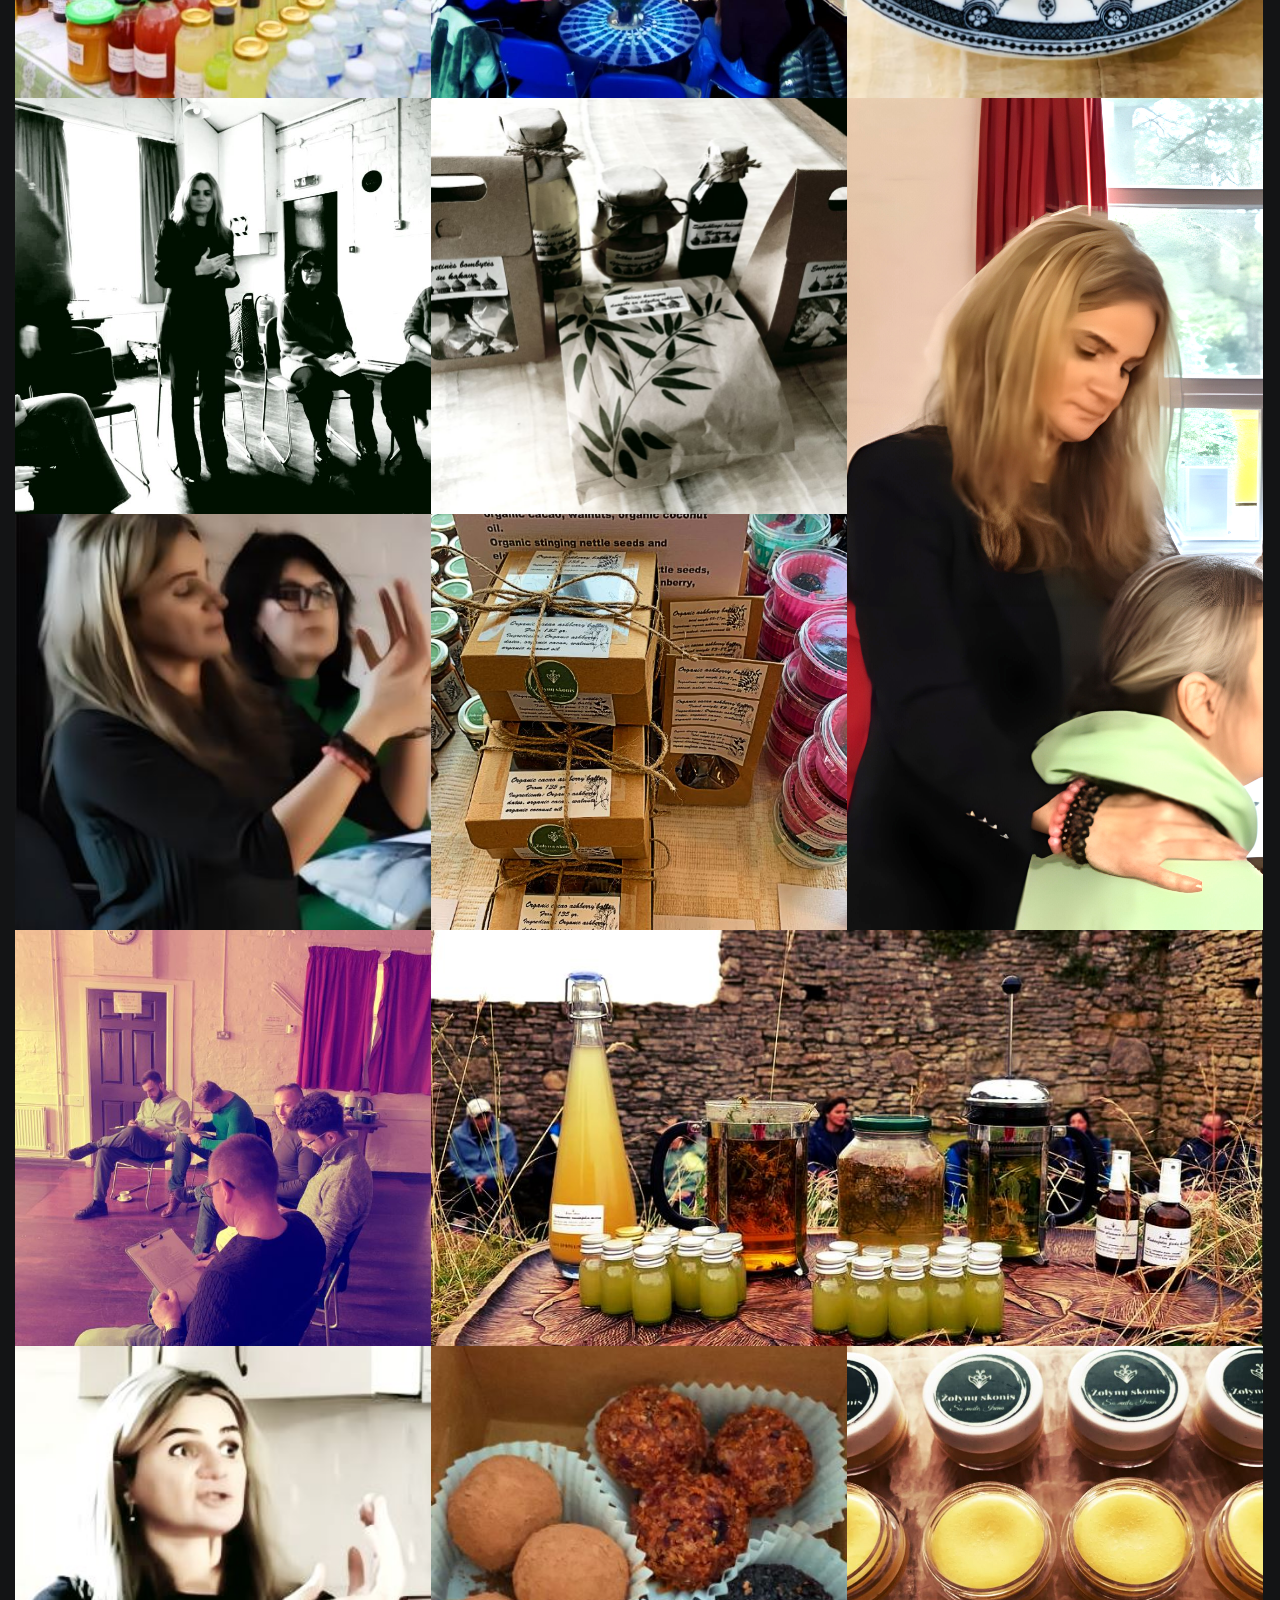
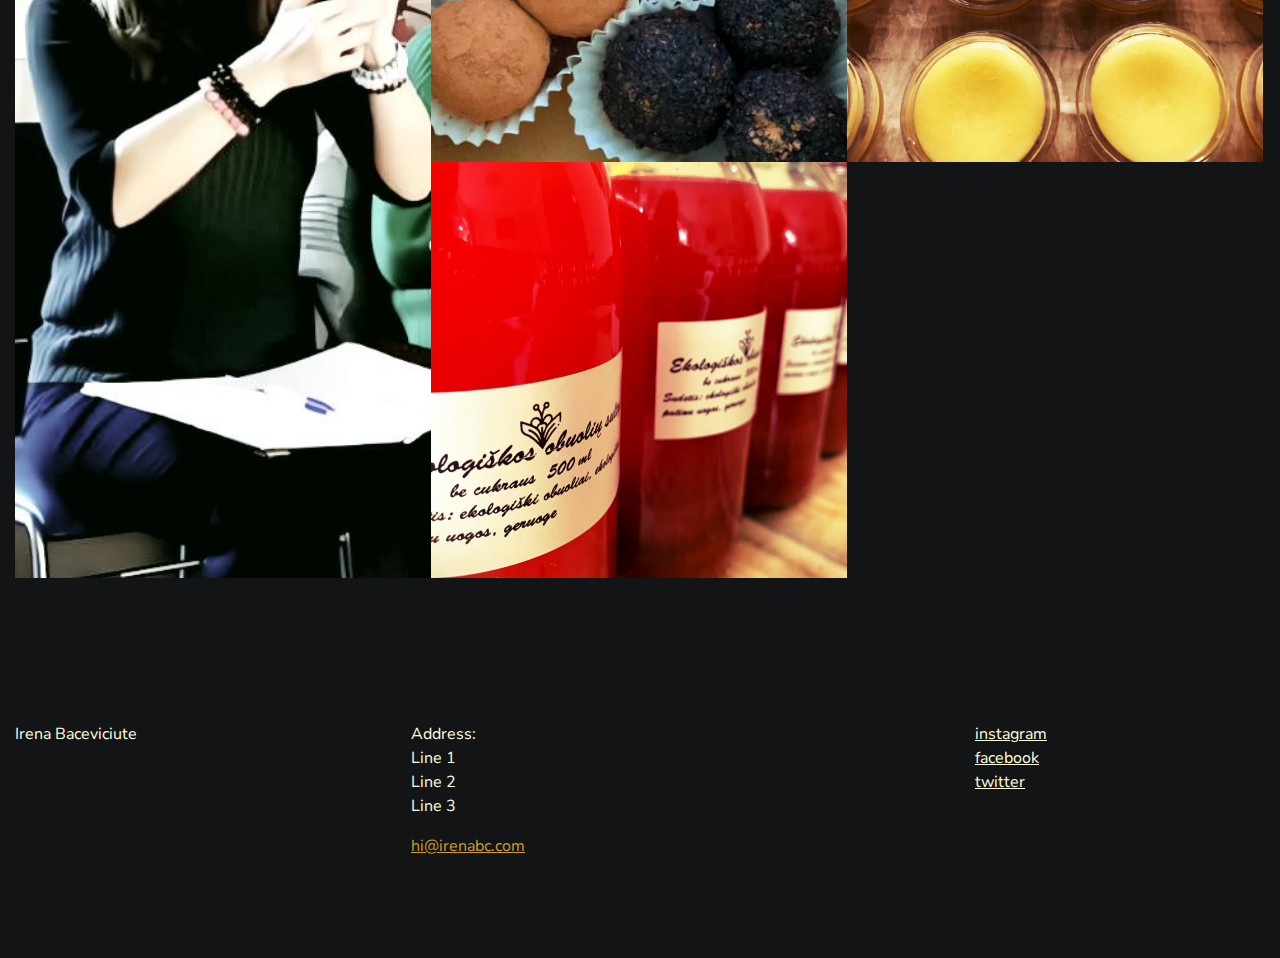
==== commit e4e11dcf: "wip: temp fix for images" ====
--- a/index.html
+++ b/index.html
@@ -47,62 +47,62 @@
                     </div>
                     <div class="entry work-entry workshop">
                         <a href="workshop.html">
-                            <div class="entry-image imageBG" data-img="./assets/img/workshop/1.jpg"></div>
-                            <div class="work-entry-hover">
-                                <div class="work-entry-content">
-                                    <div class="work-entry-title"></div>
-                                    <div class="work-entry-cat">Workshop</div>
-                                </div>
-                            </div>
-                        </a>
-                    </div>
-                    <div class="entry work-entry gift">
-                        <a href="gift.html">
-                            <div class="entry-image imageBG" data-img="./assets/img/food/2.jpg"></div>
-                            <div class="work-entry-hover">
-                                <div class="work-entry-content">
-                                    <div class="work-entry-title"></div>
-                                    <div class="work-entry-cat">Gift from Nature</div>
-                                </div>
-                            </div>
-                        </a>
-                    </div>
-                    <div class="entry work-entry workshop">
-                        <a href="workshop.html">
-                            <div class="entry-image imageBG" data-img="./assets/img/workshop/2.jpg"></div>
-                            <div class="work-entry-hover">
-                                <div class="work-entry-content">
-                                    <div class="work-entry-title"></div>
-                                    <div class="work-entry-cat">Workshop</div>
-                                </div>
-                            </div>
-                        </a>
-                    </div>
-                    <div class="entry work-entry gift">
-                        <a href="gift.html">
-                            <div class="entry-image imageBG" data-img="./assets/img/food/3.jpg"></div>
-                            <div class="work-entry-hover">
-                                <div class="work-entry-content">
-                                    <div class="work-entry-title"></div>
-                                    <div class="work-entry-cat">Gift from Nature</div>
-                                </div>
-                            </div>
-                        </a>
-                    </div>
-                    <div class="entry work-entry workshop">
-                        <a href="workshop.html">
-                            <div class="entry-image imageBG" data-img="./assets/img/workshop/3.jpg"></div>
-                            <div class="work-entry-hover">
-                                <div class="work-entry-content">
-                                    <div class="work-entry-title"></div>
-                                    <div class="work-entry-cat">Workshop</div>
-                                </div>
-                            </div>
-                        </a>
-                    </div>
-                    <div class="entry work-entry gift">
-                        <a href="gift.html">
-                            <div class="entry-image imageBG" data-img="./assets/img/food/4.jpg"></div>
+                            <div class="entry-image imageBG" data-img="./assets/img/workshop/1.JPG"></div>
+                            <div class="work-entry-hover">
+                                <div class="work-entry-content">
+                                    <div class="work-entry-title"></div>
+                                    <div class="work-entry-cat">Workshop</div>
+                                </div>
+                            </div>
+                        </a>
+                    </div>
+                    <div class="entry work-entry gift">
+                        <a href="gift.html">
+                            <div class="entry-image imageBG" data-img="./assets/img/food/2.JPG"></div>
+                            <div class="work-entry-hover">
+                                <div class="work-entry-content">
+                                    <div class="work-entry-title"></div>
+                                    <div class="work-entry-cat">Gift from Nature</div>
+                                </div>
+                            </div>
+                        </a>
+                    </div>
+                    <div class="entry work-entry workshop">
+                        <a href="workshop.html">
+                            <div class="entry-image imageBG" data-img="./assets/img/workshop/2.JPG"></div>
+                            <div class="work-entry-hover">
+                                <div class="work-entry-content">
+                                    <div class="work-entry-title"></div>
+                                    <div class="work-entry-cat">Workshop</div>
+                                </div>
+                            </div>
+                        </a>
+                    </div>
+                    <div class="entry work-entry gift">
+                        <a href="gift.html">
+                            <div class="entry-image imageBG" data-img="./assets/img/food/3.JPG"></div>
+                            <div class="work-entry-hover">
+                                <div class="work-entry-content">
+                                    <div class="work-entry-title"></div>
+                                    <div class="work-entry-cat">Gift from Nature</div>
+                                </div>
+                            </div>
+                        </a>
+                    </div>
+                    <div class="entry work-entry workshop">
+                        <a href="workshop.html">
+                            <div class="entry-image imageBG" data-img="./assets/img/workshop/3.JPG"></div>
+                            <div class="work-entry-hover">
+                                <div class="work-entry-content">
+                                    <div class="work-entry-title"></div>
+                                    <div class="work-entry-cat">Workshop</div>
+                                </div>
+                            </div>
+                        </a>
+                    </div>
+                    <div class="entry work-entry gift">
+                        <a href="gift.html">
+                            <div class="entry-image imageBG" data-img="./assets/img/food/4.JPG"></div>
                             <div class="work-entry-hover">
                                 <div class="work-entry-content">
                                     <div class="work-entry-title"></div>
@@ -124,29 +124,29 @@
                     </div>
                     <div class="entry work-entry workshop">
                         <a href="workshop.html">
-                            <div class="entry-image imageBG" data-img="./assets/img/workshop/4.jpg"></div>
-                            <div class="work-entry-hover">
-                                <div class="work-entry-content">
-                                    <div class="work-entry-title"></div>
-                                    <div class="work-entry-cat">Workshop</div>
-                                </div>
-                            </div>
-                        </a>
-                    </div>
-                    <div class="entry work-entry gift">
-                        <a href="gift.html">
-                            <div class="entry-image imageBG" data-img="./assets/img/food/5.jpg"></div>
-                            <div class="work-entry-hover">
-                                <div class="work-entry-content">
-                                    <div class="work-entry-title"></div>
-                                    <div class="work-entry-cat">Gift from Nature</div>
-                                </div>
-                            </div>
-                        </a>
-                    </div>
-                    <div class="entry work-entry workshop">
-                        <a href="workshop.html">
-                            <div class="entry-image imageBG" data-img="./assets/img/workshop/5.jpg"></div>
+                            <div class="entry-image imageBG" data-img="./assets/img/workshop/4.JPG"></div>
+                            <div class="work-entry-hover">
+                                <div class="work-entry-content">
+                                    <div class="work-entry-title"></div>
+                                    <div class="work-entry-cat">Workshop</div>
+                                </div>
+                            </div>
+                        </a>
+                    </div>
+                    <div class="entry work-entry gift">
+                        <a href="gift.html">
+                            <div class="entry-image imageBG" data-img="./assets/img/food/5.JPG"></div>
+                            <div class="work-entry-hover">
+                                <div class="work-entry-content">
+                                    <div class="work-entry-title"></div>
+                                    <div class="work-entry-cat">Gift from Nature</div>
+                                </div>
+                            </div>
+                        </a>
+                    </div>
+                    <div class="entry work-entry workshop">
+                        <a href="workshop.html">
+                            <div class="entry-image imageBG" data-img="./assets/img/workshop/5.JPG"></div>
                             <div class="work-entry-hover">
                                 <div class="work-entry-content">
                                     <div class="work-entry-title"></div>
@@ -157,7 +157,7 @@
                     </div>
                     <div class="entry work-entry gift w2">
                         <a href="gift.html">
-                            <div class="entry-image imageBG" data-img="./assets/img/food/6.jpg"></div>
+                            <div class="entry-image imageBG" data-img="./assets/img/food/6.JPG"></div>
                             <div class="work-entry-hover">
                                 <div class="work-entry-content">
                                     <div class="work-entry-title"></div>
@@ -168,40 +168,40 @@
                     </div>
                     <div class="entry work-entry workshop h2">
                         <a href="workshop.html">
-                            <div class="entry-image imageBG" data-img="./assets/img/workshop/6.jpg"></div>
-                            <div class="work-entry-hover">
-                                <div class="work-entry-content">
-                                    <div class="work-entry-title"></div>
-                                    <div class="work-entry-cat">Workshop</div>
-                                </div>
-                            </div>
-                        </a>
-                    </div>
-                    <div class="entry work-entry gift">
-                        <a href="gift.html">
-                            <div class="entry-image imageBG" data-img="./assets/img/food/7.jpg"></div>
-                            <div class="work-entry-hover">
-                                <div class="work-entry-content">
-                                    <div class="work-entry-title"></div>
-                                    <div class="work-entry-cat">Gift from Nature</div>
-                                </div>
-                            </div>
-                        </a>
-                    </div>
-                    <div class="entry work-entry gift">
-                        <a href="gift.html">
-                            <div class="entry-image imageBG" data-img="./assets/img/food/8.jpg"></div>
-                            <div class="work-entry-hover">
-                                <div class="work-entry-content">
-                                    <div class="work-entry-title"></div>
-                                    <div class="work-entry-cat">Gift from Nature</div>
-                                </div>
-                            </div>
-                        </a>
-                    </div>
-                    <div class="entry work-entry gift">
-                        <a href="gift.html">
-                            <div class="entry-image imageBG" data-img="./assets/img/food/9.jpg"></div>
+                            <div class="entry-image imageBG" data-img="./assets/img/workshop/6.JPG"></div>
+                            <div class="work-entry-hover">
+                                <div class="work-entry-content">
+                                    <div class="work-entry-title"></div>
+                                    <div class="work-entry-cat">Workshop</div>
+                                </div>
+                            </div>
+                        </a>
+                    </div>
+                    <div class="entry work-entry gift">
+                        <a href="gift.html">
+                            <div class="entry-image imageBG" data-img="./assets/img/food/7.JPG"></div>
+                            <div class="work-entry-hover">
+                                <div class="work-entry-content">
+                                    <div class="work-entry-title"></div>
+                                    <div class="work-entry-cat">Gift from Nature</div>
+                                </div>
+                            </div>
+                        </a>
+                    </div>
+                    <div class="entry work-entry gift">
+                        <a href="gift.html">
+                            <div class="entry-image imageBG" data-img="./assets/img/food/8.JPG"></div>
+                            <div class="work-entry-hover">
+                                <div class="work-entry-content">
+                                    <div class="work-entry-title"></div>
+                                    <div class="work-entry-cat">Gift from Nature</div>
+                                </div>
+                            </div>
+                        </a>
+                    </div>
+                    <div class="entry work-entry gift">
+                        <a href="gift.html">
+                            <div class="entry-image imageBG" data-img="./assets/img/food/9.JPG"></div>
                             <div class="work-entry-hover">
                                 <div class="work-entry-content">
                                     <div class="work-entry-title"></div>
